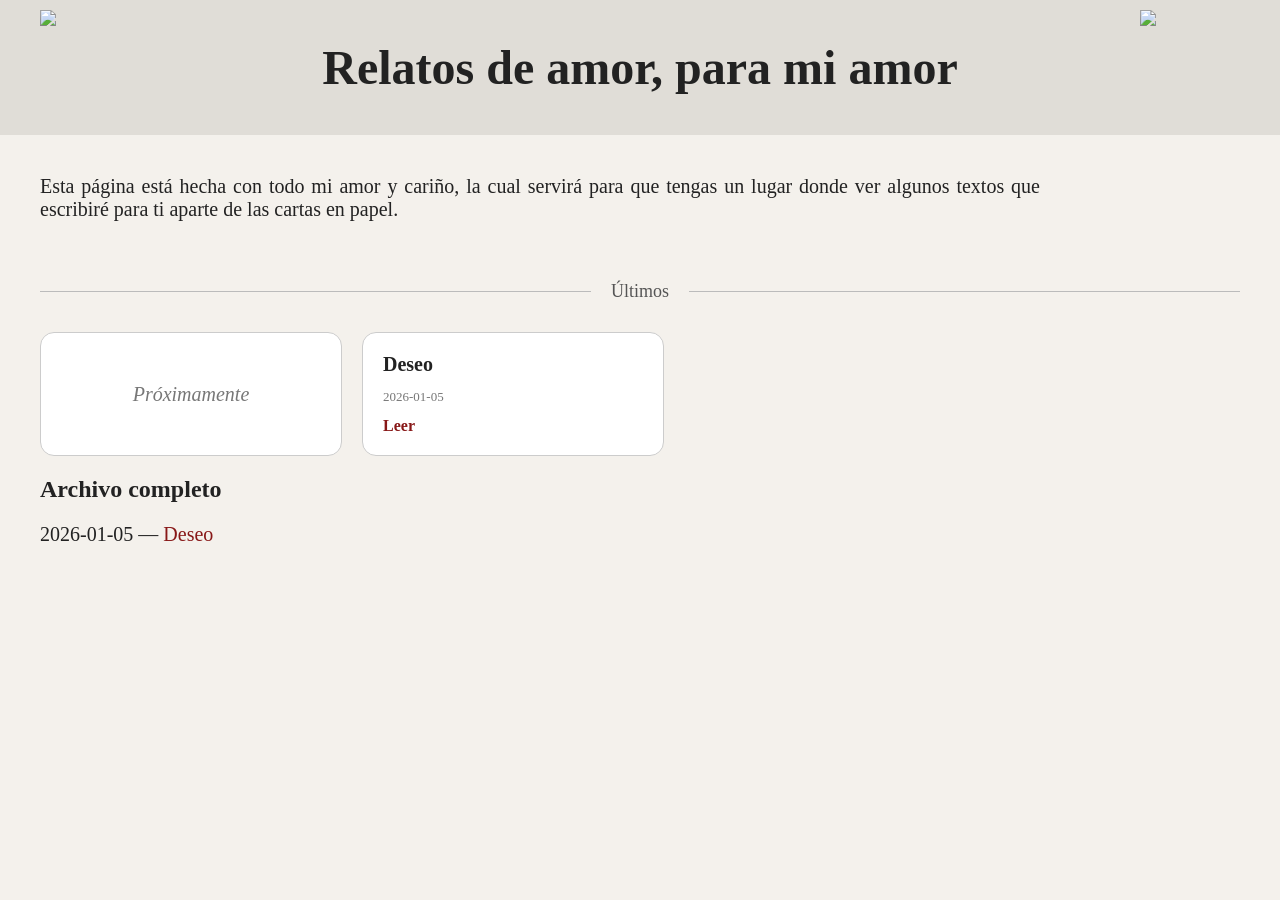
==== index.html @ 07dadaaf "Add files via upload" ====
<!DOCTYPE html>
<html lang="es">
<head>
  <meta charset="UTF-8">
  <title>Relatos de amor, para mi amor</title>
  <link rel="stylesheet" href="style.css">
</head>
<body>
  <header class="banner">
  <img src="imagenes/icono-izq.png" class="icono izquierda">
  <h1>Relatos de amor, para mi amor</h1>
  <img src="imagenes/icono-der.png" class="icono derecha">
  </header>
  <p class="intro">Esta página está hecha con todo mi amor y cariño, la cual servirá para que tengas un lugar donde ver algunos textos que escribiré para ti aparte de las cartas en papel.</p>
  <section id="destacado"></section>
  <div class="seccion">
  <span>Últimos</span>
  </div>
  <section id="ultimos"></section>

  <h2>Archivo completo</h2>
  <section id="archivo"></section>

  <script src="app.js"></script>

  <script src="app.js"></script>
</body>
</html>
---- style.css ----
body {
  font-family: Georgia, "Times New Roman", serif;
  background-color: #f4f1ec;
  color: #222;
  margin: 0;
  padding: 40px;
}

h1 {
  font-size: 42px;
  margin-bottom: 10px;
}

p {
  font-size: 20px;
  max-width: 1000px;
  text-align: justify;
}
.destacado img {
  width: 100%;
  max-height: 350px;
  object-fit: cover;
  border-radius: 12px;
  margin-bottom: 20px;
}
.portada {
  width: 100%;
  max-height: 350px;
  overflow: hidden;
  border-radius: 14px;
  margin-bottom: 20px;
}

.portada img {
  width: 100%;
  height: 100%;
  object-fit: cover;
}
.portada-principal {
  width: 100%;
  max-height: 360px;
  object-fit: cover;
  border-radius: 14px;
  margin-bottom: 20px;
}
.banner {
  background-color: #e0ddd7;
  padding: 40px 20px;
  margin: -40px -40px 40px -40px;
  text-align: center;
}

.banner h1 {
  margin: 0;
  font-size: 48px;
}
.banner {
  position: relative;
}

.icono {
  position: absolute;
  top: 10px;
  width: 100px;
}

.izquierda {
  left: 40px;
}

.derecha {
  right: 40px;
}
.seccion {
  display: flex;
  align-items: center;
  gap: 20px;
  margin: 60px 0 30px;
  color: #555;
  font-size: 18px;
}

.seccion::before,
.seccion::after {
  content: "";
  flex: 1;
  height: 1px;
  background: #bbb;
}
#ultimos {
  display: flex;
  gap: 20px;
  flex-wrap: wrap;
}
.tarjeta {
  width: 260px;
  padding: 20px;
  border: 1px solid #ccc;
  border-radius: 14px;
  background: white;
}

.tarjeta h3 {
  margin: 0 0 8px;
  font-size: 20px;
}

.tarjeta .fecha {
  font-size: 13px;
  color: #777;
  margin-bottom: 12px;
}

.tarjeta a {
  text-decoration: none;
  color: #222;
  font-weight: bold;
}

.proximamente {
  display: flex;
  align-items: center;
  justify-content: center;
  font-style: italic;
  color: #777;
}

a {
  color: #881818;
  text-decoration: none;
}

a:hover {
  text-decoration: underline;
}
.tarjeta a {
  color: #881818;
  font-weight: 600;
}
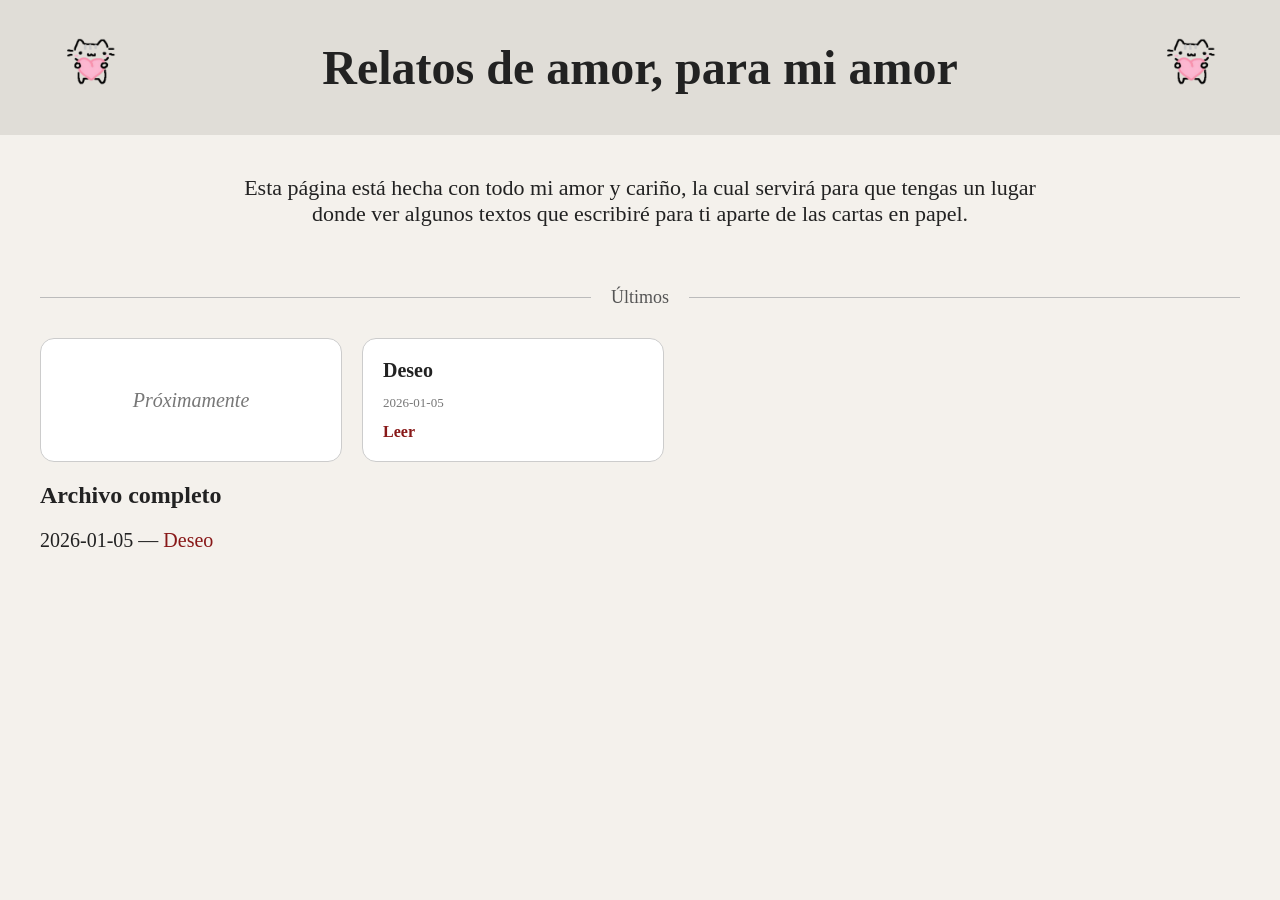
==== commit a24d48c7: "Add files via upload" ====
--- a/index.html
+++ b/index.html
@@ -1,4 +1,4 @@
-<!DOCTYPE html>
+  <!DOCTYPE html>
 <html lang="es">
 <head>
   <meta charset="UTF-8">
--- a/style.css
+++ b/style.css
@@ -98,8 +98,12 @@
   border: 1px solid #ccc;
   border-radius: 14px;
   background: white;
+  transition: transform 0.2s ease, box-shadow 0.2s ease;
 }
-
+.tarjeta:hover {
+  transform: scale(1.04);
+  box-shadow: 0 8px 20px rgba(0,0,0,0.12);
+}
 .tarjeta h3 {
   margin: 0 0 8px;
   font-size: 20px;
@@ -137,3 +141,10 @@
   color: #881818;
   font-weight: 600;
 }
+.intro {
+  text-align: center;
+  max-width: 800px;
+  margin: 20px auto 50px auto;
+  font-size: 22px;
+}
+
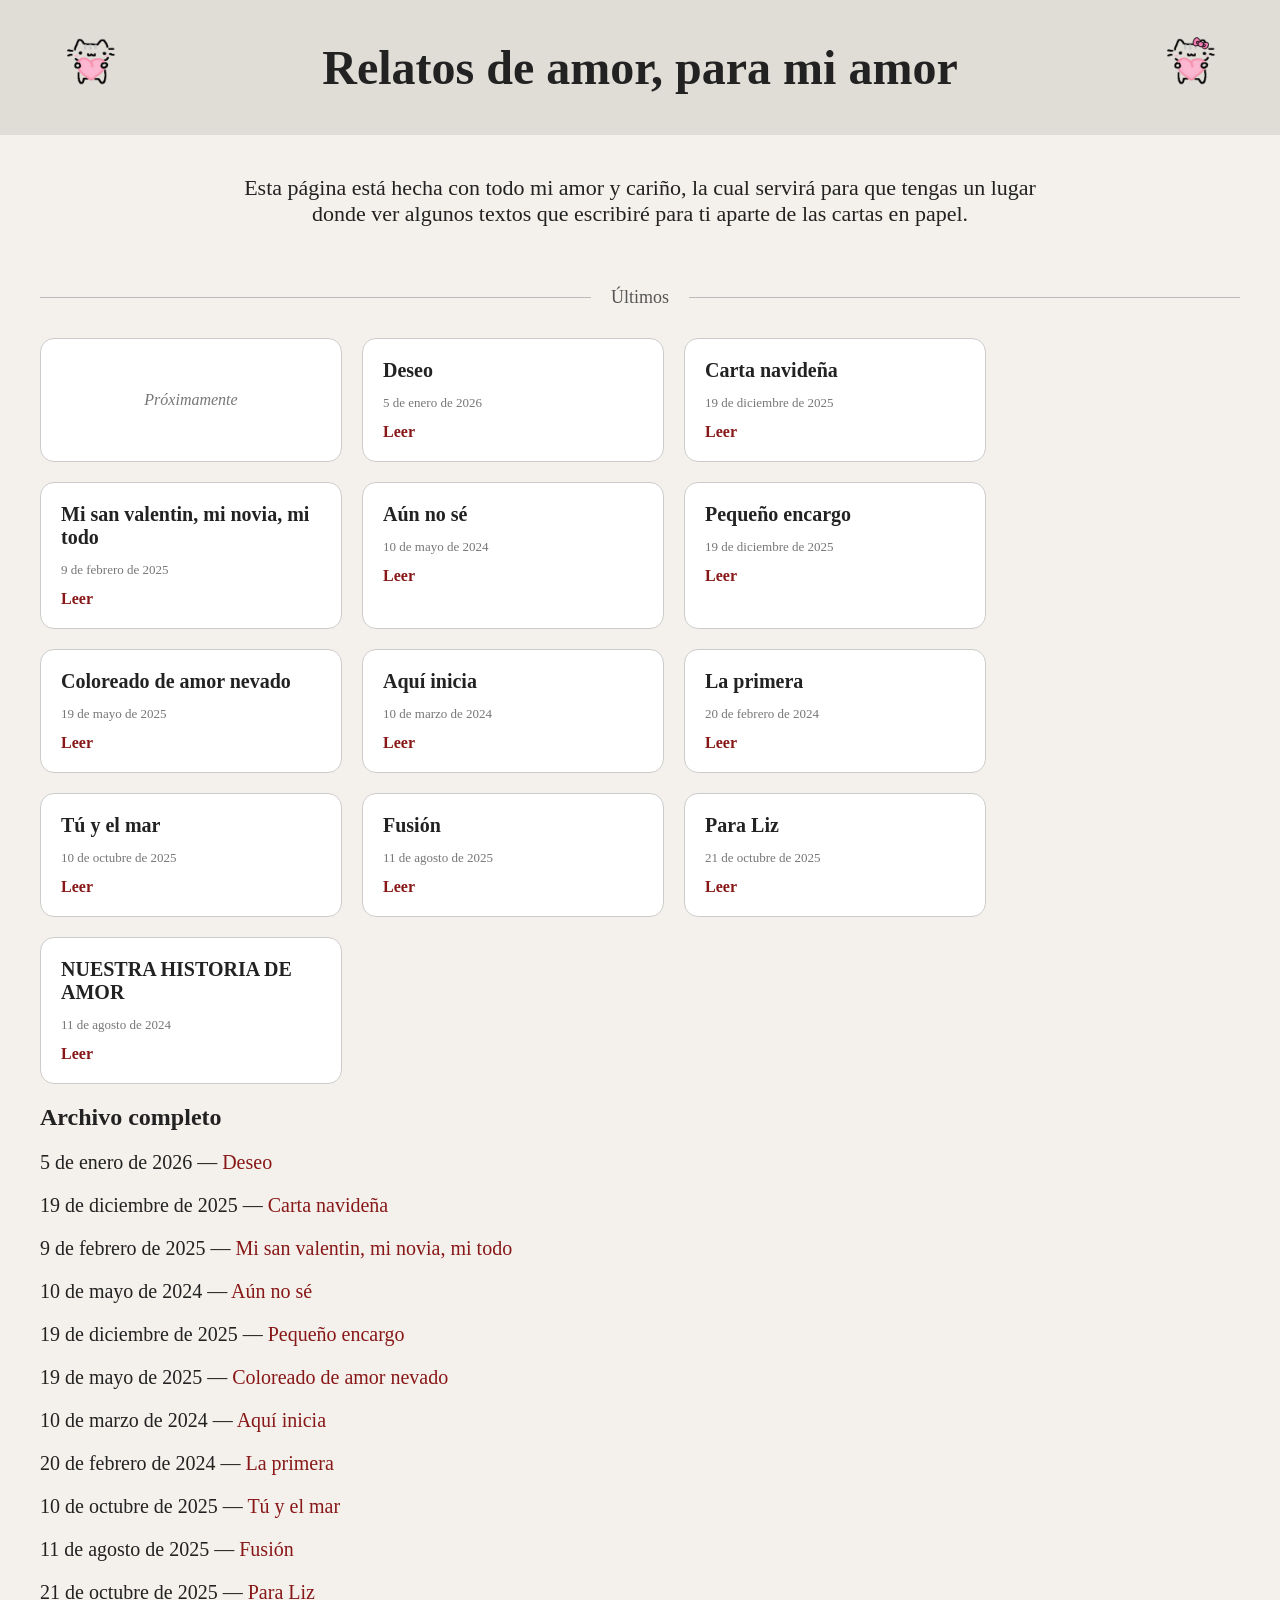
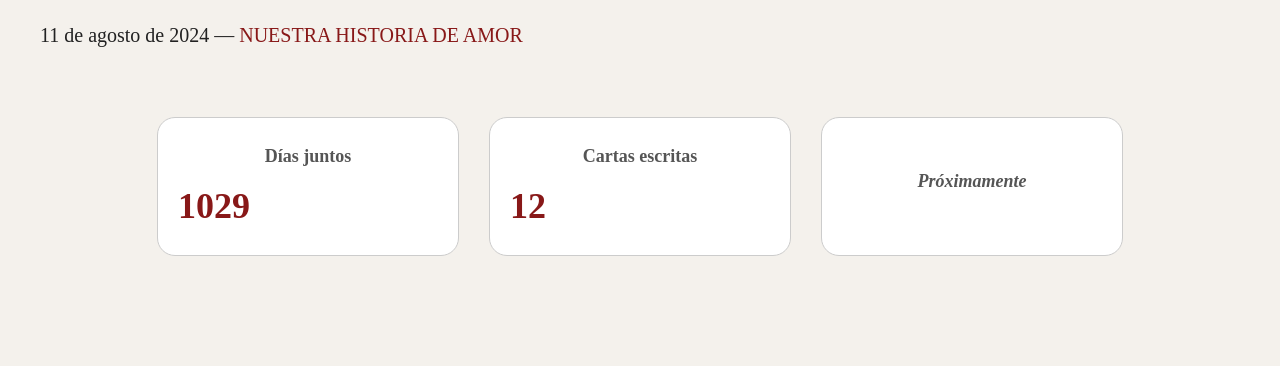
==== commit 12d249a3: "Add files via upload" ====
--- a/index.html
+++ b/index.html
@@ -5,6 +5,7 @@
   <title>Relatos de amor, para mi amor</title>
   <link rel="stylesheet" href="style.css">
 </head>
+<div class="corazones" id="corazones"></div>
 <body>
   <header class="banner">
   <img src="imagenes/icono-izq.png" class="icono izquierda">
@@ -17,6 +18,9 @@
   <span>Últimos</span>
   </div>
   <section id="ultimos"></section>
+  
+
+
 
   <h2>Archivo completo</h2>
   <section id="archivo"></section>
@@ -24,6 +28,21 @@
   <script src="app.js"></script>
 
   <script src="app.js"></script>
+
+    <div class="stats">
+  <div class="stat-card" id="dias-juntos">
+    <h3>Días juntos</h3>
+    <p>0</p>
+  </div>
+  <div class="stat-card" id="cartas-escritas">
+    <h3>Cartas escritas</h3>
+    <p>0</p>
+  </div>
+  <div class="stat-card proximamente">
+    <h3>Próximamente</h3>
+  </div>
+</div>
+
 </body>
 </html>
 
--- a/style.css
+++ b/style.css
@@ -147,4 +147,73 @@
   margin: 20px auto 50px auto;
   font-size: 22px;
 }
-
+.stats {
+  display: flex;
+  gap: 30px;
+  margin: 70px 0;
+  justify-content: center;
+  flex-wrap: wrap;
+}
+
+.stat-card {
+  width: 260px;
+  padding: 28px 20px;
+  border-radius: 18px;
+  background: white;
+  border: 1px solid #ccc;
+  text-align: center;
+  display: flex;
+  flex-direction: column;
+  gap: 8px;
+  transition: transform 0.2s ease, box-shadow 0.2s ease;
+}
+
+.stat-card:hover {
+  transform: scale(1.04);
+  box-shadow: 0 8px 20px rgba(0,0,0,0.08);
+}
+
+.stat-card h3 {
+  margin: 0 0 10px;
+  font-size: 18px;
+  color: #555;
+}
+
+.stat-card p {
+  margin: 0;
+  font-size: 36px;
+  font-weight: bold;
+  color: #881818;
+}
+
+.stat-card.proximamente {
+  display: flex;
+  align-items: center;
+  justify-content: center;
+  font-style: italic;
+  color: #777;
+}
+.corazones {
+  position: fixed;
+  inset: 0;
+  pointer-events: none;
+  overflow: hidden;
+  z-index: 0;
+}
+
+.corazon {
+  position: absolute;
+  font-size: 18px;
+  opacity: 0.08;
+  animation: flotar 14s linear infinite;
+}
+
+@keyframes flotar {
+  from {
+    transform: translateY(110vh) scale(1);
+  }
+  to {
+    transform: translateY(-10vh) scale(1.4);
+  }
+}
+
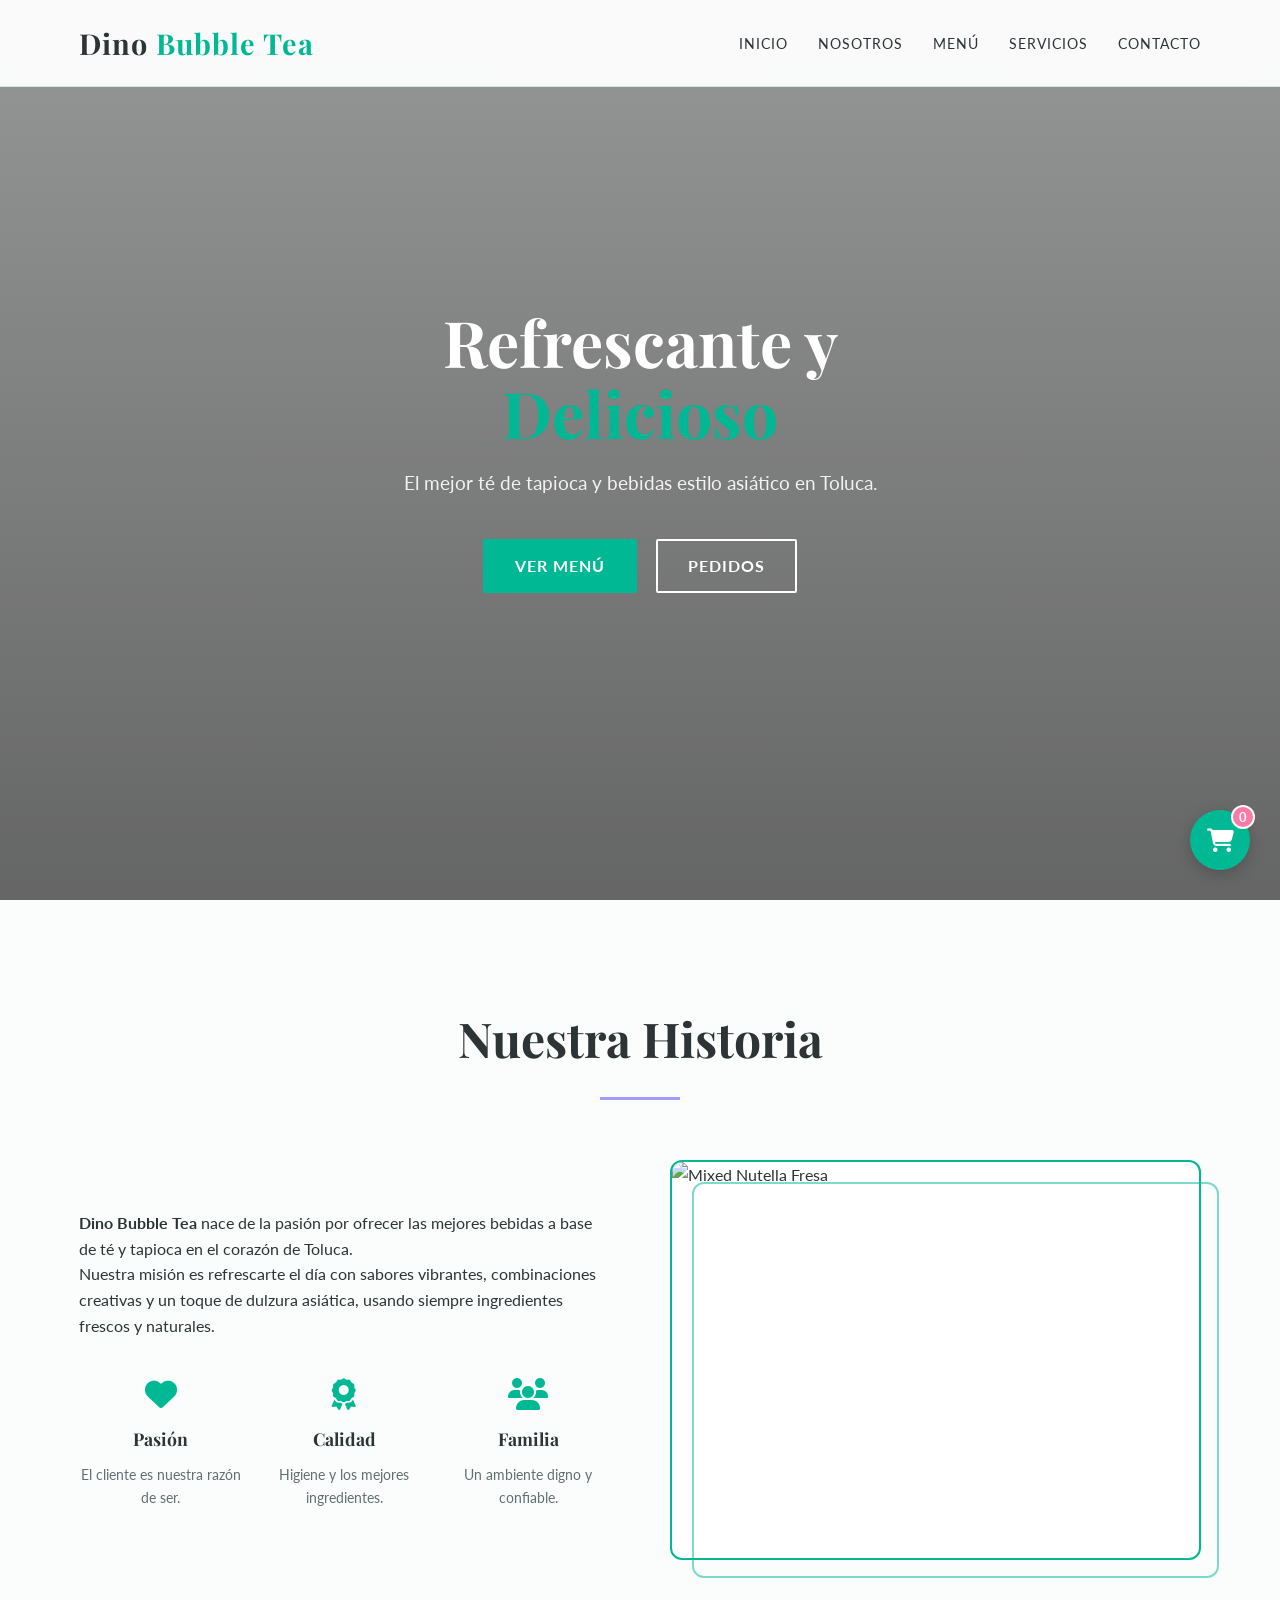
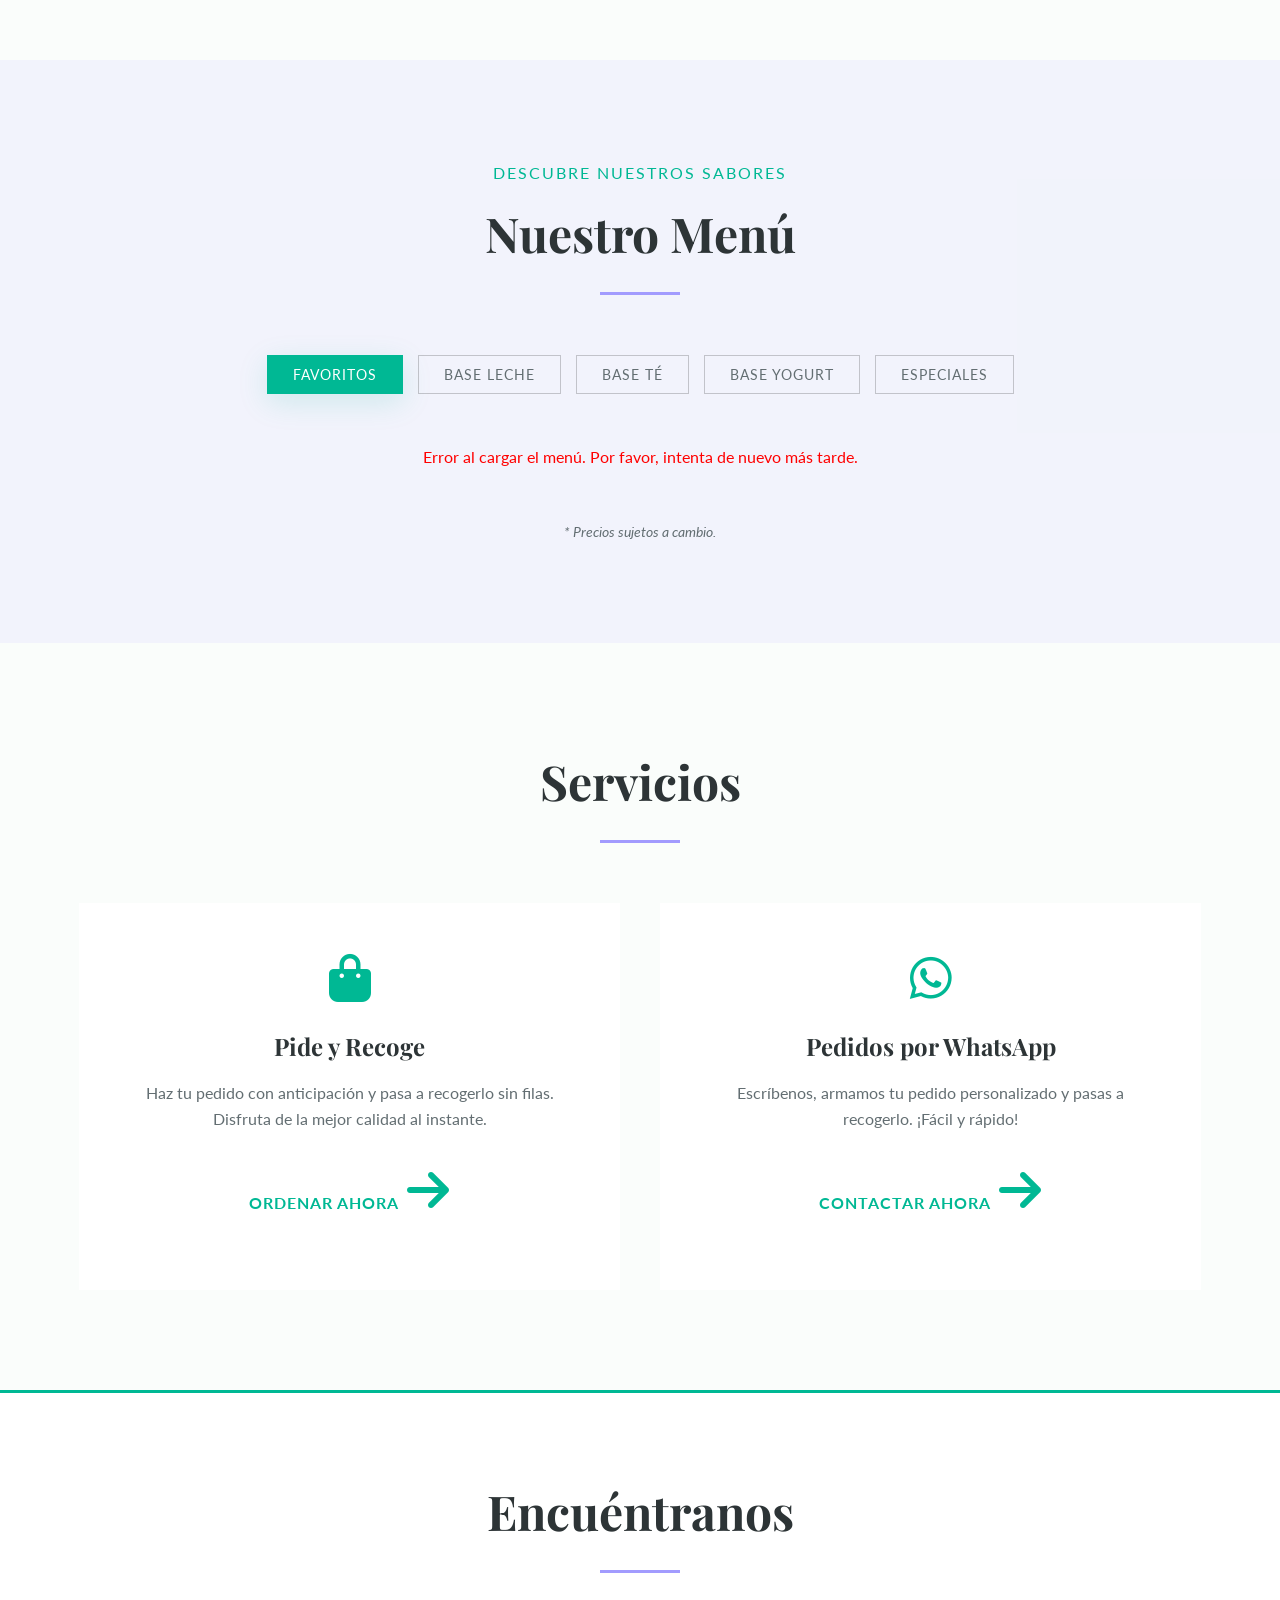
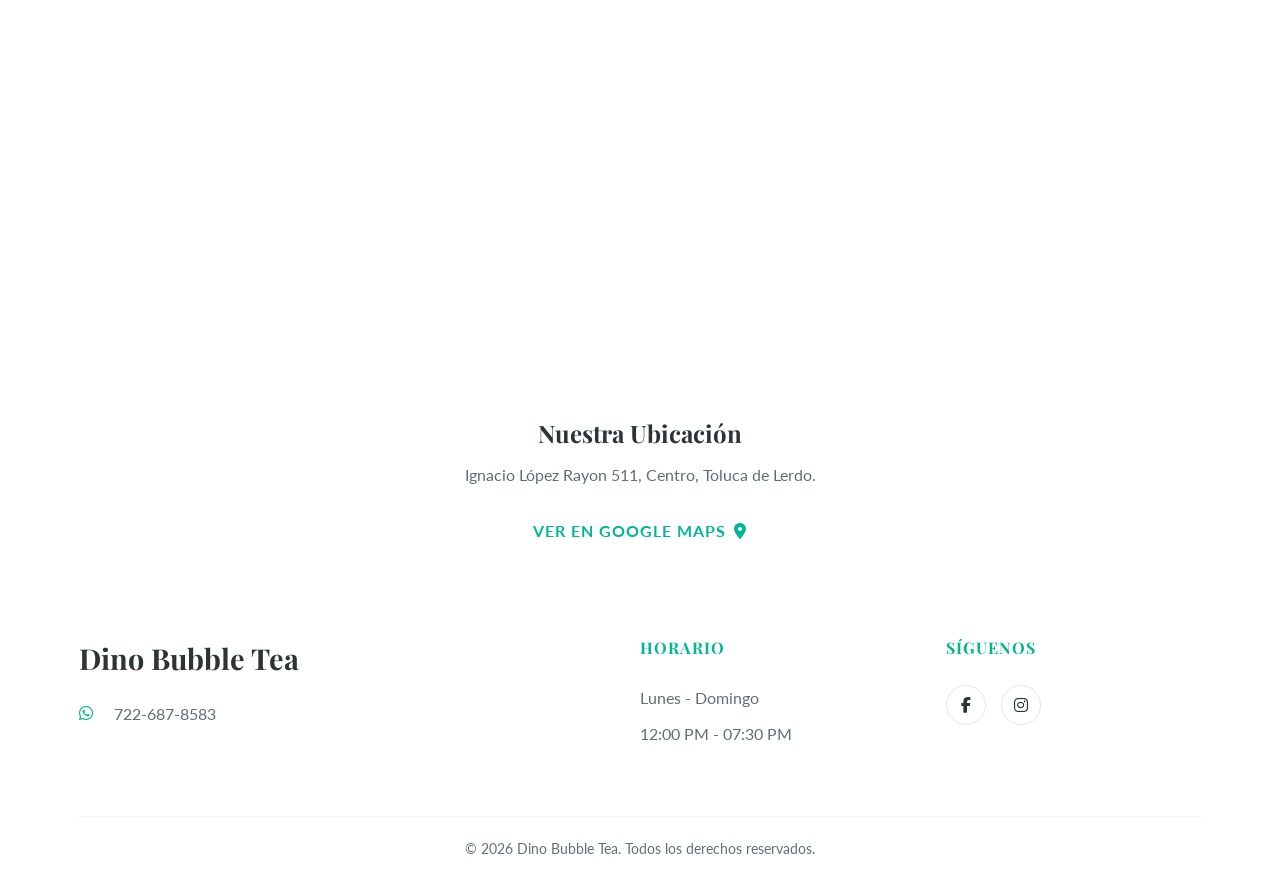
==== commit f48c944a: "Add files via upload" ====
--- a/index.html
+++ b/index.html
@@ -1,49 +1,242 @@
-  <!DOCTYPE html>
+<!DOCTYPE html>
 <html lang="es">
+
 <head>
-  <meta charset="UTF-8">
-  <title>Relatos de amor, para mi amor</title>
-  <link rel="stylesheet" href="style.css">
+    <meta charset="UTF-8">
+    <meta name="viewport" content="width=device-width, initial-scale=1.0">
+    <title>Dino Bubble Tea </title>
+    <meta name="description"
+        content="Dino Bubble Tea (Centro) - El mejor boba y té de tapioca en Toluca. Refrescante, dulce y delicioso.">
+
+    <!-- Google Fonts -->
+    <link rel="preconnect" href="https://fonts.googleapis.com">
+    <link rel="preconnect" href="https://fonts.gstatic.com" crossorigin>
+    <link
+        href="https://fonts.googleapis.com/css2?family=Playfair+Display:ital,wght@0,400;0,700;1,400&family=Lato:wght@300;400;700&display=swap"
+        rel="stylesheet">
+
+    <!-- Styles -->
+    <link rel="stylesheet" href="styles.css">
+
+    <!-- Icons -->
+    <link rel="stylesheet" href="https://cdnjs.cloudflare.com/ajax/libs/font-awesome/6.4.0/css/all.min.css">
 </head>
-<div class="corazones" id="corazones"></div>
+
 <body>
-  <header class="banner">
-  <img src="imagenes/icono-izq.png" class="icono izquierda">
-  <h1>Relatos de amor, para mi amor</h1>
-  <img src="imagenes/icono-der.png" class="icono derecha">
-  </header>
-  <p class="intro">Esta página está hecha con todo mi amor y cariño, la cual servirá para que tengas un lugar donde ver algunos textos que escribiré para ti aparte de las cartas en papel.</p>
-  <section id="destacado"></section>
-  <div class="seccion">
-  <span>Últimos</span>
-  </div>
-  <section id="ultimos"></section>
-  
-
-
-
-  <h2>Archivo completo</h2>
-  <section id="archivo"></section>
-
-  <script src="app.js"></script>
-
-  <script src="app.js"></script>
-
-    <div class="stats">
-  <div class="stat-card" id="dias-juntos">
-    <h3>Días juntos</h3>
-    <p>0</p>
-  </div>
-  <div class="stat-card" id="cartas-escritas">
-    <h3>Cartas escritas</h3>
-    <p>0</p>
-  </div>
-  <div class="stat-card proximamente">
-    <h3>Próximamente</h3>
-  </div>
-</div>
-
+
+    <!-- Navigation -->
+    <nav class="navbar" id="navbar">
+        <div class="container nav-container">
+            <a href="#" class="logo">Dino <span class="highlight">Bubble Tea</span></a>
+            <button class="nav-toggle" aria-label="Abrir menú">
+                <i class="fas fa-bars"></i>
+            </button>
+            <ul class="nav-links">
+                <li><a href="#hero">Inicio</a></li>
+                <li><a href="#about">Nosotros</a></li>
+                <li><a href="#menu">Menú</a></li>
+                <li><a href="#services">Servicios</a></li>
+                <li><a href="#contact">Contacto</a></li>
+            </ul>
+        </div>
+    </nav>
+
+    <!-- Hero Section -->
+    <header id="hero" class="hero">
+        <div class="hero-overlay"></div>
+        <div class="hero-content fade-in-up">
+            <h1 class="hero-title">Refrescante y <br> <span class="text-gold">Delicioso</span></h1>
+            <p class="hero-text">El mejor té de tapioca y bebidas estilo asiático en Toluca.</p>
+            <div class="hero-buttons">
+                <a href="#menu" class="btn btn-primary">Ver Menú</a>
+                <a href="#contact" class="btn btn-outline">Pedidos</a>
+            </div>
+        </div>
+    </header>
+
+    <!-- About Section -->
+    <section id="about" class="section about-section">
+        <div class="container">
+            <div class="section-header fade-in">
+                <h2 class="section-title">Nuestra Historia</h2>
+                <div class="separator"></div>
+            </div>
+            <div class="about-grid">
+                <div class="about-text fade-in-left">
+                    <p><strong>Dino Bubble Tea</strong> nace de la pasión por ofrecer las mejores bebidas a base de té y tapioca en el corazón de Toluca.</p>
+                    <p>Nuestra misión es refrescarte el día con sabores vibrantes, combinaciones creativas y un toque de dulzura asiática, usando siempre ingredientes frescos y naturales.
+                    </p>
+
+                    <div class="values-grid">
+                        <div class="value-item">
+                            <i class="fas fa-heart"></i>
+                            <h3>Pasión</h3>
+                            <p>El cliente es nuestra razón de ser.</p>
+                        </div>
+                        <div class="value-item">
+                            <i class="fas fa-award"></i>
+                            <h3>Calidad</h3>
+                            <p>Higiene y los mejores ingredientes.</p>
+                        </div>
+                        <div class="value-item">
+                            <i class="fas fa-users"></i>
+                            <h3>Familia</h3>
+                            <p>Un ambiente digno y confiable.</p>
+                        </div>
+                    </div>
+                </div>
+                <div class="about-image-container fade-in-right">
+                    <img src="https://tb-static.uber.com/prod/image-proc/processed_images/580d154f3b5e5d63789dcc60c7972020/bc9c318a9c96996e2d990faf2b0c65f6.jpeg" alt="Mixed Nutella Fresa"
+                        style="width: 100%; height: 100%; object-fit: cover; z-index: 1;">
+                </div>
+            </div>
+        </div>
+    </section>
+
+    <!-- Menu Section -->
+    <section id="menu" class="section menu-section">
+        <div class="container">
+            <div class="section-header fade-in">
+                <p class="section-subtitle">Descubre nuestros sabores</p>
+                <h2 class="section-title">Nuestro Menú</h2>
+                <div class="separator"></div>
+            </div>
+
+            <div class="menu-filters fade-in">
+                <button class="filter-btn active" data-filter="favoritos">Favoritos</button>
+                <button class="filter-btn" data-filter="base-leche">Base Leche</button>
+                <button class="filter-btn" data-filter="base-te">Base Té</button>
+                <button class="filter-btn" data-filter="base-yogurt">Base Yogurt</button>
+                <button class="filter-btn" data-filter="bases-especiales">Especiales</button>
+            </div>
+
+            <div class="menu-grid" id="menu-container">
+                <!-- Menu items will be injected via JS -->
+            </div>
+
+            <div class="menu-note fade-in">
+                <p>* Precios sujetos a cambio. </p>
+            </div>
+        </div>
+    </section>
+
+    <!-- Services / Taquizas -->
+    <section id="services" class="section services-section">
+        <div class="container">
+            <div class="section-header fade-in">
+                <h2 class="section-title">Servicios</h2>
+                <div class="separator"></div>
+            </div>
+            <div class="services-content fade-in-up">
+                <div class="service-card">
+                    <i class="fas fa-bag-shopping"></i>
+                    <h3>Pide y Recoge</h3>
+                    <p>Haz tu pedido con anticipación y pasa a recogerlo sin filas. Disfruta de la mejor calidad al instante.</p>
+                    <a href="#menu" class="btn btn-text">Ordenar Ahora <i class="fas fa-arrow-right"></i></a>
+                </div>
+                <div class="service-card">
+                    <i class="fab fa-whatsapp"></i>
+                    <h3>Pedidos por WhatsApp</h3>
+                    <p>Escríbenos, armamos tu pedido personalizado y pasas a recogerlo. ¡Fácil y rápido!</p>
+                    <a href="https://wa.me/7226878583" target="_blank" class="btn btn-text">Contactar Ahora <i class="fas fa-arrow-right"></i></a>
+                </div>
+            </div>
+        </div>
+    </section>
+
+    <!-- Footer / Contact -->
+    <footer id="contact" class="footer">
+        <div class="container">
+            <div class="contact-location" style="margin-bottom: 60px;">
+                <div class="section-header fade-in">
+                    <h2 class="section-title">Encuéntranos</h2>
+                    <div class="separator"></div>
+                </div>
+                <div class="map-card fade-in-up">
+                    <div class="map-container" style="height: 350px;">
+                        <iframe
+                            src="https://www.google.com/maps/embed?pb=!1m18!1m12!1m3!1d3766.1952211904484!2d-99.65588370000001!3d19.284249!2m3!1f0!2f0!3f0!3m2!1i1024!2i768!4f13.1!3m3!1m2!1s0x85cd898e3b2b7355%3A0xe542d99d300adfc2!2sIgnacio%20L.%20Rayon%20Sur%20511%2C%2050000%20Toluca%20de%20Lerdo%2C%20M%C3%A9x.%2C%20Mexico!5e0!3m2!1sen!2sus!4v1708449091934!5m2!1sen!2sus"
+                            width="100%" height="100%" style="border:0;" allowfullscreen="" loading="lazy"
+                            referrerpolicy="no-referrer-when-downgrade"></iframe>
+                    </div>
+                    <div class="map-info">
+                        <h3>Nuestra Ubicación</h3>
+                        <p>Ignacio López Rayon 511, Centro, Toluca de Lerdo.</p>
+                        <a href="https://maps.google.com/?q=Ignacio+López+Rayon+511+Toluca"
+                            target="_blank" class="btn btn-text">Ver en Google Maps <i
+                                class="fas fa-map-marker-alt"></i></a>
+                    </div>
+                </div>
+            </div>
+            <div class="footer-grid">
+                <div class="footer-info">
+                    <h3>Dino Bubble Tea</h3>
+                    <div class="contact-details">
+                        <p><i class="fab fa-whatsapp"></i> <a href="https://wa.me/7226878583" target="_blank">722-687-8583</a></p>
+                    </div>
+                </div>
+                <div class="footer-hours">
+                    <h4>Horario</h4>
+                    <p>Lunes - Domingo</p>
+                    <p>12:00 PM - 07:30 PM</p>
+                </div>
+                <div class="footer-social">
+                    <h4>Síguenos</h4>
+                    <div class="social-icons">
+                        <a href="https://www.facebook.com/profile.php?id=100063848543823" target="_blank"><i class="fab fa-facebook-f"></i></a>
+                        <a href="https://www.instagram.com/dino_bubbletea/" target="_blank"><i class="fab fa-instagram"></i></a>
+                    </div>
+                </div>
+            </div>
+            <div class="footer-bottom">
+                <p>&copy; 2026 Dino Bubble Tea. Todos los derechos reservados.</p>
+            </div>
+        </div>
+    </footer>
+
+    <!-- Floating Cart Button -->
+    <div class="cart-btn" id="cart-btn">
+        <i class="fas fa-shopping-cart"></i>
+        <span class="cart-count">0</span>
+    </div>
+
+    <!-- Cart Modal -->
+    <div class="cart-modal-overlay" id="cart-overlay"></div>
+    <div class="cart-sidebar" id="cart-sidebar">
+        <div class="cart-header">
+            <h3>Tu Pedido</h3>
+            <button class="close-cart" id="close-cart"><i class="fas fa-times"></i></button>
+        </div>
+        <div class="cart-items" id="cart-items">
+            <!-- Items injected by JS -->
+            <div class="empty-cart-msg">Tu carrito está vacío</div>
+        </div>
+        <div class="cart-footer">
+            <div class="cart-total">
+                <span>Total:</span>
+                <span id="cart-total-price">$0.00</span>
+            </div>
+            <button class="btn btn-primary btn-block checkout-btn" id="checkout-btn">
+                <i class="fab fa-whatsapp"></i> Hacer Pedido
+            </button>
+        </div>
+    </div>
+
+    <!-- Toast Notification -->
+    <div class="toast" id="toast">Agregado al carrito</div>
+
+    <!-- Options Modal -->
+    <div class="modal-overlay" id="options-modal">
+        <div class="modal-content">
+            <h3 id="modal-title">Elige una opción</h3>
+            <div class="modal-options" id="modal-options-container">
+                <!-- Options injected by JS -->
+            </div>
+            <button class="btn-cancel" onclick="closeOptionsModal()">Cancelar</button>
+        </div>
+    </div>
+
+    <script src="script.js"></script>
 </body>
-</html>
-
-
+
+</html>
--- a/styles.css
+++ b/styles.css
@@ -0,0 +1,1063 @@
+/* Variables & Reset */
+:root {
+    --bg-color: #fafdfb;
+    /* Soft Off-white/Greenish */
+    --bg-secondary: #ffffff;
+    /* Pure White */
+    --text-main: #2d3436;
+    --text-muted: #636e72;
+    --accent-green: #00b894;
+    /* Vibrant Matcha Green */
+    --accent-green-dark: #009432;
+    /* Deep Green */
+    --accent-purple: #a29bfe;
+    /* Soft Taro Purple */
+    --accent-pink: #fd79a8;
+    /* Strawberry Pink */
+    --white: #ffffff;
+    --black: #000000;
+
+    --font-heading: 'Playfair Display', serif;
+    --font-body: 'Lato', sans-serif;
+
+    --transition: all 0.3s ease;
+    --shadow: 0 8px 30px rgba(0, 184, 148, 0.15);
+    /* Green soft glow */
+}
+
+* {
+    margin: 0;
+    padding: 0;
+    box-sizing: border-box;
+}
+
+html {
+    scroll-behavior: smooth;
+}
+
+body {
+    font-family: var(--font-body);
+    background-color: var(--bg-color);
+    color: var(--text-main);
+    line-height: 1.6;
+    overflow-x: hidden;
+    /* Removed dark pattern background */
+}
+
+h1,
+h2,
+h3,
+h4 {
+    font-family: var(--font-heading);
+    color: var(--text-main);
+    font-weight: 700;
+}
+
+a {
+    text-decoration: none;
+    color: inherit;
+    transition: var(--transition);
+}
+
+ul {
+    list-style: none;
+}
+
+.container {
+    width: 90%;
+    max-width: 1200px;
+    margin: 0 auto;
+    padding: 0 15px;
+}
+
+/* Typography Utils */
+.text-gold {
+    color: var(--accent-green);
+}
+
+.highlight {
+    color: var(--accent-green);
+}
+
+/* Buttons */
+.btn {
+    display: inline-block;
+    padding: 12px 30px;
+    font-family: var(--font-body);
+    font-weight: 700;
+    text-transform: uppercase;
+    letter-spacing: 1px;
+    border-radius: 2px;
+    transition: var(--transition);
+    cursor: pointer;
+}
+
+.btn-primary {
+    background-color: var(--accent-green);
+    color: var(--white);
+    border: 2px solid var(--accent-green);
+}
+
+.btn-primary:hover {
+    background-color: var(--accent-green-dark);
+    border-color: var(--accent-green-dark);
+    transform: translateY(-2px);
+    box-shadow: 0 4px 15px rgba(0, 184, 148, 0.4);
+}
+
+.btn-outline {
+    background-color: transparent;
+    color: var(--white);
+    border: 2px solid var(--white);
+    margin-left: 15px;
+}
+
+.btn-outline:hover {
+    background-color: var(--white);
+    color: var(--accent-green-dark);
+    transform: translateY(-2px);
+    box-shadow: 0 4px 15px rgba(255, 255, 255, 0.4);
+}
+
+.btn-text {
+    color: var(--accent-green);
+    font-weight: 700;
+    padding: 0;
+    margin-top: 10px;
+    display: inline-flex;
+    align-items: center;
+    gap: 8px;
+}
+
+.btn-text:hover {
+    color: var(--white);
+    transform: translateX(5px);
+}
+
+/* Navbar */
+.navbar {
+    position: fixed;
+    top: 0;
+    left: 0;
+    width: 100%;
+    background-color: rgba(255, 255, 255, 0.95);
+    padding: 20px 0;
+    z-index: 1000;
+    border-bottom: 1px solid rgba(0, 184, 148, 0.2);
+    backdrop-filter: blur(10px);
+}
+
+.nav-container {
+    display: flex;
+    justify-content: space-between;
+    align-items: center;
+}
+
+.logo {
+    font-family: var(--font-heading);
+    font-size: 1.8rem;
+    font-weight: 700;
+    color: var(--text-main);
+    letter-spacing: 1px;
+}
+
+.nav-links {
+    display: flex;
+    gap: 30px;
+}
+
+.nav-links li a {
+    font-size: 0.9rem;
+    text-transform: uppercase;
+    letter-spacing: 1px;
+    position: relative;
+    padding-bottom: 5px;
+}
+
+.nav-links li a::after {
+    content: '';
+    position: absolute;
+    bottom: 0;
+    left: 0;
+    width: 0;
+    height: 2px;
+    background-color: var(--accent-green);
+    transition: var(--transition);
+}
+
+.nav-links li a:hover::after {
+    width: 100%;
+}
+
+.nav-toggle {
+    display: none;
+    background: none;
+    border: none;
+    color: var(--text-main);
+    font-size: 1.5rem;
+    cursor: pointer;
+}
+
+/* Hero Section */
+.hero {
+    height: 100vh;
+    display: flex;
+    align-items: center;
+    justify-content: center;
+    text-align: center;
+    position: relative;
+    background: url('https://images.unsplash.com/photo-1595966952737-1e5f8846c245?ixlib=rb-4.0.3&auto=format&fit=crop&w=1920&q=80') center center/cover no-repeat;
+}
+
+.hero-overlay {
+    position: absolute;
+    top: 0;
+    left: 0;
+    width: 100%;
+    height: 100%;
+    background: linear-gradient(to bottom, rgba(0, 0, 0, 0.4), rgba(0, 0, 0, 0.6));
+}
+
+.hero-content {
+    position: relative;
+    z-index: 2;
+    padding: 0 20px;
+}
+
+.hero-subtitle {
+    font-size: 1.2rem;
+    color: var(--accent-green);
+    text-transform: uppercase;
+    letter-spacing: 3px;
+    margin-bottom: 20px;
+}
+
+.hero-title {
+    font-size: 4rem;
+    line-height: 1.1;
+    margin-bottom: 20px;
+    color: var(--white);
+}
+
+.hero-text {
+    font-size: 1.2rem;
+    color: rgba(255, 255, 255, 0.9);
+    margin-bottom: 40px;
+    max-width: 600px;
+    margin-left: auto;
+    margin-right: auto;
+}
+
+/* Sections General */
+.section {
+    padding: 100px 0;
+}
+
+.section-header {
+    text-align: center;
+    margin-bottom: 60px;
+}
+
+.section-subtitle {
+    font-size: 1rem;
+    color: var(--accent-green);
+    text-transform: uppercase;
+    letter-spacing: 2px;
+    margin-bottom: 10px;
+}
+
+.section-title {
+    font-size: 3rem;
+    margin-bottom: 20px;
+}
+
+.separator {
+    width: 80px;
+    height: 3px;
+    background-color: var(--accent-purple);
+    margin: 0 auto;
+}
+
+/* About Section */
+.about-grid {
+    display: grid;
+    grid-template-columns: 1fr 1fr;
+    gap: 60px;
+    align-items: center;
+}
+
+.values-grid {
+    display: grid;
+    grid-template-columns: repeat(3, 1fr);
+    gap: 20px;
+    margin-top: 40px;
+}
+
+.value-item {
+    text-align: center;
+}
+
+.value-item i {
+    font-size: 2rem;
+    color: var(--accent-green);
+    margin-bottom: 15px;
+}
+
+.value-item h3 {
+    font-size: 1.1rem;
+    margin-bottom: 10px;
+}
+
+.value-item p {
+    font-size: 0.9rem;
+    color: var(--text-muted);
+}
+
+.about-image-container {
+    height: 400px;
+    background-color: var(--bg-secondary);
+    border: 2px solid var(--accent-green);
+    display: flex;
+    align-items: center;
+    justify-content: center;
+    position: relative;
+    border-radius: 12px;
+}
+
+.about-image-container img {
+    border-radius: 10px;
+}
+
+.about-image-container::before {
+    content: '';
+    position: absolute;
+    top: 20px;
+    left: 20px;
+    right: -20px;
+    bottom: -20px;
+    border: 2px solid var(--accent-green);
+    z-index: -1;
+    opacity: 0.5;
+    border-radius: 12px;
+}
+
+.image-placeholder i {
+    font-size: 5rem;
+    color: #333;
+}
+
+/* Menu Section */
+.menu-section {
+    background-color: rgba(162, 155, 254, 0.1);
+    /* Very light purple tint */
+}
+
+.menu-filters {
+    display: flex;
+    justify-content: center;
+    gap: 15px;
+    flex-wrap: wrap;
+    margin-bottom: 50px;
+}
+
+.filter-btn {
+    background: none;
+    border: 1px solid rgba(0, 0, 0, 0.2);
+    color: var(--text-muted);
+    padding: 10px 25px;
+    font-family: var(--font-body);
+    font-size: 0.9rem;
+    text-transform: uppercase;
+    letter-spacing: 1px;
+    cursor: pointer;
+    transition: var(--transition);
+}
+
+.filter-btn:hover,
+.filter-btn.active {
+    background-color: var(--accent-green);
+    color: var(--white);
+    border-color: var(--accent-green);
+    box-shadow: var(--shadow);
+}
+
+.menu-grid {
+    display: grid;
+    grid-template-columns: repeat(auto-fill, minmax(300px, 1fr));
+    gap: 30px;
+}
+
+.menu-item {
+    background-color: var(--bg-secondary);
+    padding: 30px;
+    border: 1px solid rgba(0, 0, 0, 0.05);
+    border-radius: 12px;
+    transition: var(--transition);
+    position: relative;
+    overflow: hidden;
+}
+
+.menu-item:hover {
+    transform: translateY(-5px);
+    border-color: var(--accent-green);
+    box-shadow: var(--shadow);
+}
+
+.menu-item-image {
+    width: calc(100% + 60px);
+    margin: -30px -30px 20px -30px;
+    height: 200px;
+    object-fit: cover;
+    display: block;
+    border-bottom: 1px solid rgba(0, 0, 0, 0.05);
+}
+
+.menu-item-header {
+    display: flex;
+    justify-content: space-between;
+    align-items: baseline;
+    margin-bottom: 15px;
+    border-bottom: 1px dashed rgba(0, 0, 0, 0.1);
+    padding-bottom: 15px;
+}
+
+.menu-title {
+    font-size: 1.2rem;
+    color: var(--text-main);
+    font-family: var(--font-heading);
+}
+
+.menu-price {
+    font-size: 1.1rem;
+    color: var(--accent-purple);
+    font-weight: 700;
+}
+
+.menu-desc {
+    font-size: 0.95rem;
+    color: var(--text-muted);
+}
+
+.menu-note {
+    text-align: center;
+    margin-top: 50px;
+    font-size: 0.9rem;
+    color: var(--text-muted);
+    font-style: italic;
+}
+
+/* Services Section */
+.services-content {
+    display: grid;
+    grid-template-columns: repeat(2, 1fr);
+    gap: 40px;
+}
+
+.service-card {
+    background-color: var(--bg-secondary);
+    padding: 50px;
+    text-align: center;
+    border: 1px solid rgba(255, 255, 255, 0.05);
+    transition: var(--transition);
+}
+
+.service-card:hover {
+    border-color: var(--accent-green);
+    transform: translateY(-5px);
+    box-shadow: var(--shadow);
+}
+
+.service-card i {
+    font-size: 3rem;
+    color: var(--accent-green);
+    margin-bottom: 25px;
+}
+
+.service-card h3 {
+    font-size: 1.5rem;
+    margin-bottom: 15px;
+}
+
+.service-card p {
+    color: var(--text-muted);
+    margin-bottom: 25px;
+}
+
+/* Map Card */
+.map-card {
+    background-color: var(--bg-secondary);
+    border: 1px solid rgba(255, 255, 255, 0.05);
+    display: flex;
+    flex-direction: column;
+    overflow: hidden;
+    transition: var(--transition);
+}
+
+.map-card:hover {
+    border-color: var(--accent-green);
+    transform: translateY(-5px);
+    box-shadow: var(--shadow);
+}
+
+.map-container {
+    height: 250px;
+    width: 100%;
+}
+
+.map-info {
+    padding: 30px;
+    text-align: center;
+}
+
+.map-info h3 {
+    font-size: 1.5rem;
+    margin-bottom: 10px;
+}
+
+.map-info p {
+    color: var(--text-muted);
+    margin-bottom: 20px;
+}
+
+/* Footer */
+.footer {
+    background-color: var(--bg-secondary);
+    padding: 80px 0 20px;
+    border-top: 3px solid var(--accent-green);
+}
+
+.footer-grid {
+    display: grid;
+    grid-template-columns: 2fr 1fr 1fr;
+    gap: 50px;
+    margin-bottom: 60px;
+}
+
+.footer-info h3 {
+    font-size: 1.8rem;
+    margin-bottom: 20px;
+    color: var(--text-main);
+}
+
+.footer-info p {
+    color: var(--text-muted);
+    margin-bottom: 20px;
+}
+
+.contact-details p {
+    display: flex;
+    align-items: center;
+    gap: 15px;
+    margin-bottom: 10px;
+}
+
+.contact-details i {
+    color: var(--accent-green);
+    width: 20px;
+}
+
+.footer-hours h4,
+.footer-social h4 {
+    color: var(--accent-green);
+    text-transform: uppercase;
+    letter-spacing: 1px;
+    margin-bottom: 25px;
+}
+
+.footer-hours p {
+    color: var(--text-muted);
+    margin-bottom: 10px;
+}
+
+.social-icons {
+    display: flex;
+    gap: 15px;
+}
+
+.social-icons a {
+    width: 40px;
+    height: 40px;
+    border: 1px solid rgba(0, 0, 0, 0.1);
+    color: var(--text-main);
+    display: flex;
+    align-items: center;
+    justify-content: center;
+    border-radius: 50%;
+    transition: var(--transition);
+}
+
+.social-icons a:hover {
+    border-color: var(--accent-green);
+    color: var(--accent-green);
+    background-color: rgba(0, 184, 148, 0.1);
+}
+
+.footer-bottom {
+    text-align: center;
+    padding-top: 20px;
+    border-top: 1px solid rgba(0, 0, 0, 0.05);
+    font-size: 0.9rem;
+    color: var(--text-muted);
+}
+
+/* Animations */
+.fade-in {
+    opacity: 0;
+    transform: translateY(20px);
+    transition: opacity 0.6s ease, transform 0.6s ease;
+}
+
+.fade-in-up {
+    opacity: 0;
+    transform: translateY(40px);
+    transition: opacity 0.8s ease, transform 0.8s ease;
+}
+
+.fade-in-left {
+    opacity: 0;
+    transform: translateX(-40px);
+    transition: opacity 0.8s ease, transform 0.8s ease;
+}
+
+.fade-in-right {
+    opacity: 0;
+    transform: translateX(40px);
+    transition: opacity 0.8s ease, transform 0.8s ease;
+}
+
+.visible {
+    opacity: 1;
+    transform: translateY(0);
+    transform: translateX(0);
+}
+
+/* Responsive */
+@media (max-width: 768px) {
+    .section {
+        padding: 60px 0;
+    }
+
+    .nav-toggle {
+        display: block;
+    }
+
+    .nav-links {
+        position: fixed;
+        top: 0;
+        left: 0;
+        width: 100%;
+        height: 100vh;
+        background-color: var(--bg-color);
+        flex-direction: column;
+        align-items: center;
+        justify-content: center;
+        gap: 30px;
+        padding-top: 0;
+        transform: translateY(-100%);
+        transition: transform 0.4s ease;
+        z-index: -1;
+    }
+
+    .nav-links.active {
+        transform: translateY(0);
+    }
+
+    .hero-title {
+        font-size: 2.5rem;
+    }
+
+    .hero-text {
+        font-size: 1rem;
+        padding: 0 10px;
+    }
+
+    .section-title {
+        font-size: 2rem;
+    }
+
+    .about-grid,
+    .services-content,
+    .footer-grid,
+    .values-grid {
+        grid-template-columns: 1fr;
+        gap: 30px;
+    }
+
+    .menu-grid {
+        grid-template-columns: 1fr;
+    }
+
+    .menu-item {
+        padding: 20px;
+    }
+
+    .service-card {
+        padding: 30px 20px;
+    }
+
+    .about-image-container {
+        height: 300px;
+        order: -1;
+    }
+
+    .hero-buttons {
+        display: flex;
+        flex-direction: column;
+        gap: 15px;
+    }
+
+    .btn-outline {
+        margin-left: 0;
+    }
+}
+
+@media (max-width: 480px) {
+    .cart-item {
+        flex-direction: column;
+        align-items: flex-start;
+        gap: 10px;
+    }
+
+    .cart-item-controls {
+        align-self: flex-start;
+        margin-top: 10px;
+    }
+
+    .hero-title {
+        font-size: 2rem;
+    }
+}
+
+/* Cart Styles */
+.cart-btn {
+    position: fixed;
+    bottom: 30px;
+    right: 30px;
+    width: 60px;
+    height: 60px;
+    background-color: var(--accent-green);
+    color: var(--white);
+    border-radius: 50%;
+    display: flex;
+    justify-content: center;
+    align-items: center;
+    font-size: 1.5rem;
+    cursor: pointer;
+    box-shadow: 0 4px 15px rgba(0, 0, 0, 0.2);
+    z-index: 1001;
+    transition: var(--transition);
+}
+
+.cart-btn:hover {
+    transform: scale(1.1);
+    background-color: var(--accent-green-dark);
+}
+
+.cart-count {
+    position: absolute;
+    top: -5px;
+    right: -5px;
+    background-color: var(--accent-pink);
+    color: var(--white);
+    font-size: 0.8rem;
+    font-weight: bold;
+    width: 24px;
+    height: 24px;
+    border-radius: 50%;
+    display: flex;
+    justify-content: center;
+    align-items: center;
+    border: 2px solid var(--bg-color);
+}
+
+/* Cart Sidebar */
+.cart-sidebar {
+    position: fixed;
+    top: 0;
+    right: -100%;
+    /* Hidden */
+    width: 100%;
+    max-width: 350px;
+    height: 100vh;
+    background-color: var(--bg-secondary);
+    z-index: 2000;
+    /* Above navbar */
+    box-shadow: -5px 0 30px rgba(0, 0, 0, 0.1);
+    transition: right 0.4s ease;
+    display: flex;
+    flex-direction: column;
+    padding: 20px;
+}
+
+.cart-sidebar.active {
+    right: 0;
+}
+
+.cart-overlay {
+    position: fixed;
+    top: 0;
+    left: 0;
+    width: 100%;
+    height: 100%;
+    background-color: rgba(0, 0, 0, 0.8);
+    z-index: 1999;
+    /* Below sidebar, above everything else */
+    opacity: 0;
+    pointer-events: none;
+    transition: opacity 0.4s ease;
+}
+
+.cart-overlay.active {
+    opacity: 1;
+    pointer-events: all;
+}
+
+.cart-header {
+    display: flex;
+    justify-content: space-between;
+    align-items: center;
+    padding-bottom: 20px;
+    border-bottom: 1px solid rgba(0, 0, 0, 0.05);
+}
+
+.cart-header h3 {
+    margin: 0;
+    color: var(--accent-green);
+}
+
+.close-cart {
+    background: none;
+    border: none;
+    color: var(--text-main);
+    font-size: 1.5rem;
+    cursor: pointer;
+    transition: var(--transition);
+}
+
+.close-cart:hover {
+    color: var(--accent-pink);
+}
+
+.cart-items {
+    flex-grow: 1;
+    overflow-y: auto;
+    padding: 20px 0;
+}
+
+.empty-cart-msg {
+    text-align: center;
+    color: var(--text-muted);
+    font-style: italic;
+    margin-top: 50px;
+}
+
+.cart-item {
+    display: flex;
+    justify-content: space-between;
+    align-items: center;
+    margin-bottom: 15px;
+    padding-bottom: 15px;
+    border-bottom: 1px dashed rgba(0, 0, 0, 0.05);
+}
+
+.cart-item-info h4 {
+    font-size: 1rem;
+    margin-bottom: 5px;
+    color: var(--text-main);
+}
+
+.cart-item-info p {
+    color: var(--accent-purple);
+    font-size: 0.9rem;
+    margin: 0;
+}
+
+.cart-item-controls {
+    display: flex;
+    align-items: center;
+    gap: 10px;
+}
+
+.qty-btn {
+    background: rgba(0, 0, 0, 0.05);
+    border: none;
+    color: var(--text-main);
+    width: 25px;
+    height: 25px;
+    border-radius: 50%;
+    cursor: pointer;
+    display: flex;
+    justify-content: center;
+    align-items: center;
+    transition: var(--transition);
+}
+
+.qty-btn:hover {
+    background: var(--accent-green);
+    color: var(--white);
+}
+
+.cart-item-qty {
+    color: var(--text-main);
+    font-weight: bold;
+    min-width: 20px;
+    text-align: center;
+}
+
+.cart-footer {
+    padding-top: 20px;
+    border-top: 1px solid rgba(0, 0, 0, 0.05);
+}
+
+.cart-total {
+    display: flex;
+    justify-content: space-between;
+    font-size: 1.2rem;
+    font-weight: bold;
+    margin-bottom: 20px;
+    color: var(--text-main);
+}
+
+.checkout-btn {
+    width: 100%;
+    display: flex;
+    justify-content: center;
+    align-items: center;
+    gap: 10px;
+    font-size: 1rem;
+    margin-left: 0;
+    /* Reset margin from btn-outline/primary if needed */
+}
+
+/* Toast */
+.toast {
+    position: fixed;
+    bottom: 100px;
+    left: 50%;
+    transform: translateX(-50%) translateY(100px);
+    background-color: var(--accent-green);
+    color: var(--white);
+    padding: 12px 25px;
+    border-radius: 50px;
+    font-weight: bold;
+    z-index: 3000;
+    transition: transform 0.4s cubic-bezier(0.175, 0.885, 0.32, 1.275);
+    box-shadow: 0 5px 15px rgba(0, 0, 0, 0.1);
+    opacity: 0;
+}
+
+.toast.show {
+    transform: translateX(-50%) translateY(0);
+    opacity: 1;
+}
+
+/* Add to Cart Button in Menu */
+.add-to-cart-container {
+    display: flex;
+    justify-content: flex-end;
+    margin-top: 10px;
+}
+
+.add-to-cart-btn {
+    background-color: transparent;
+    border: 1px solid var(--accent-green);
+    color: var(--accent-green);
+    padding: 5px 15px;
+    border-radius: 20px;
+    cursor: pointer;
+    font-size: 0.8rem;
+    font-weight: bold;
+    display: flex;
+    align-items: center;
+    gap: 5px;
+    transition: var(--transition);
+}
+
+.add-to-cart-btn:hover {
+    background-color: var(--accent-green);
+    color: var(--white);
+}
+
+/* Options Modal */
+.modal-overlay {
+    position: fixed;
+    top: 0;
+    left: 0;
+    width: 100%;
+    height: 100%;
+    background-color: rgba(0, 0, 0, 0.8);
+    display: flex;
+    justify-content: center;
+    align-items: center;
+    z-index: 4000;
+    opacity: 0;
+    pointer-events: none;
+    transition: opacity 0.3s ease;
+}
+
+.modal-overlay.active {
+    opacity: 1;
+    pointer-events: all;
+}
+
+.modal-content {
+    background-color: var(--bg-secondary);
+    padding: 30px;
+    border: 1px solid var(--accent-green);
+    border-radius: 12px;
+    text-align: center;
+    width: 90%;
+    max-width: 400px;
+    transform: translateY(20px);
+    transition: transform 0.3s ease;
+    box-shadow: var(--shadow);
+}
+
+.modal-overlay.active .modal-content {
+    transform: translateY(0);
+}
+
+.modal-content h3 {
+    margin-bottom: 20px;
+    color: var(--accent-green);
+}
+
+.modal-options {
+    display: flex;
+    flex-direction: column;
+    gap: 15px;
+    margin-bottom: 20px;
+}
+
+.option-btn {
+    background-color: transparent;
+    border: 1px solid rgba(0, 0, 0, 0.1);
+    color: var(--text-main);
+    padding: 15px;
+    font-size: 1rem;
+    cursor: pointer;
+    transition: var(--transition);
+    text-transform: uppercase;
+    letter-spacing: 1px;
+    border-radius: 8px;
+}
+
+.option-btn:hover {
+    background-color: var(--accent-pink);
+    border-color: var(--accent-pink);
+    color: var(--white);
+    transform: translateX(5px);
+}
+
+.btn-cancel {
+    background: none;
+    border: none;
+    color: var(--text-muted);
+    text-decoration: underline;
+    cursor: pointer;
+    font-size: 0.9rem;
+}
+
+.btn-cancel:hover {
+    color: var(--text-main);
+}
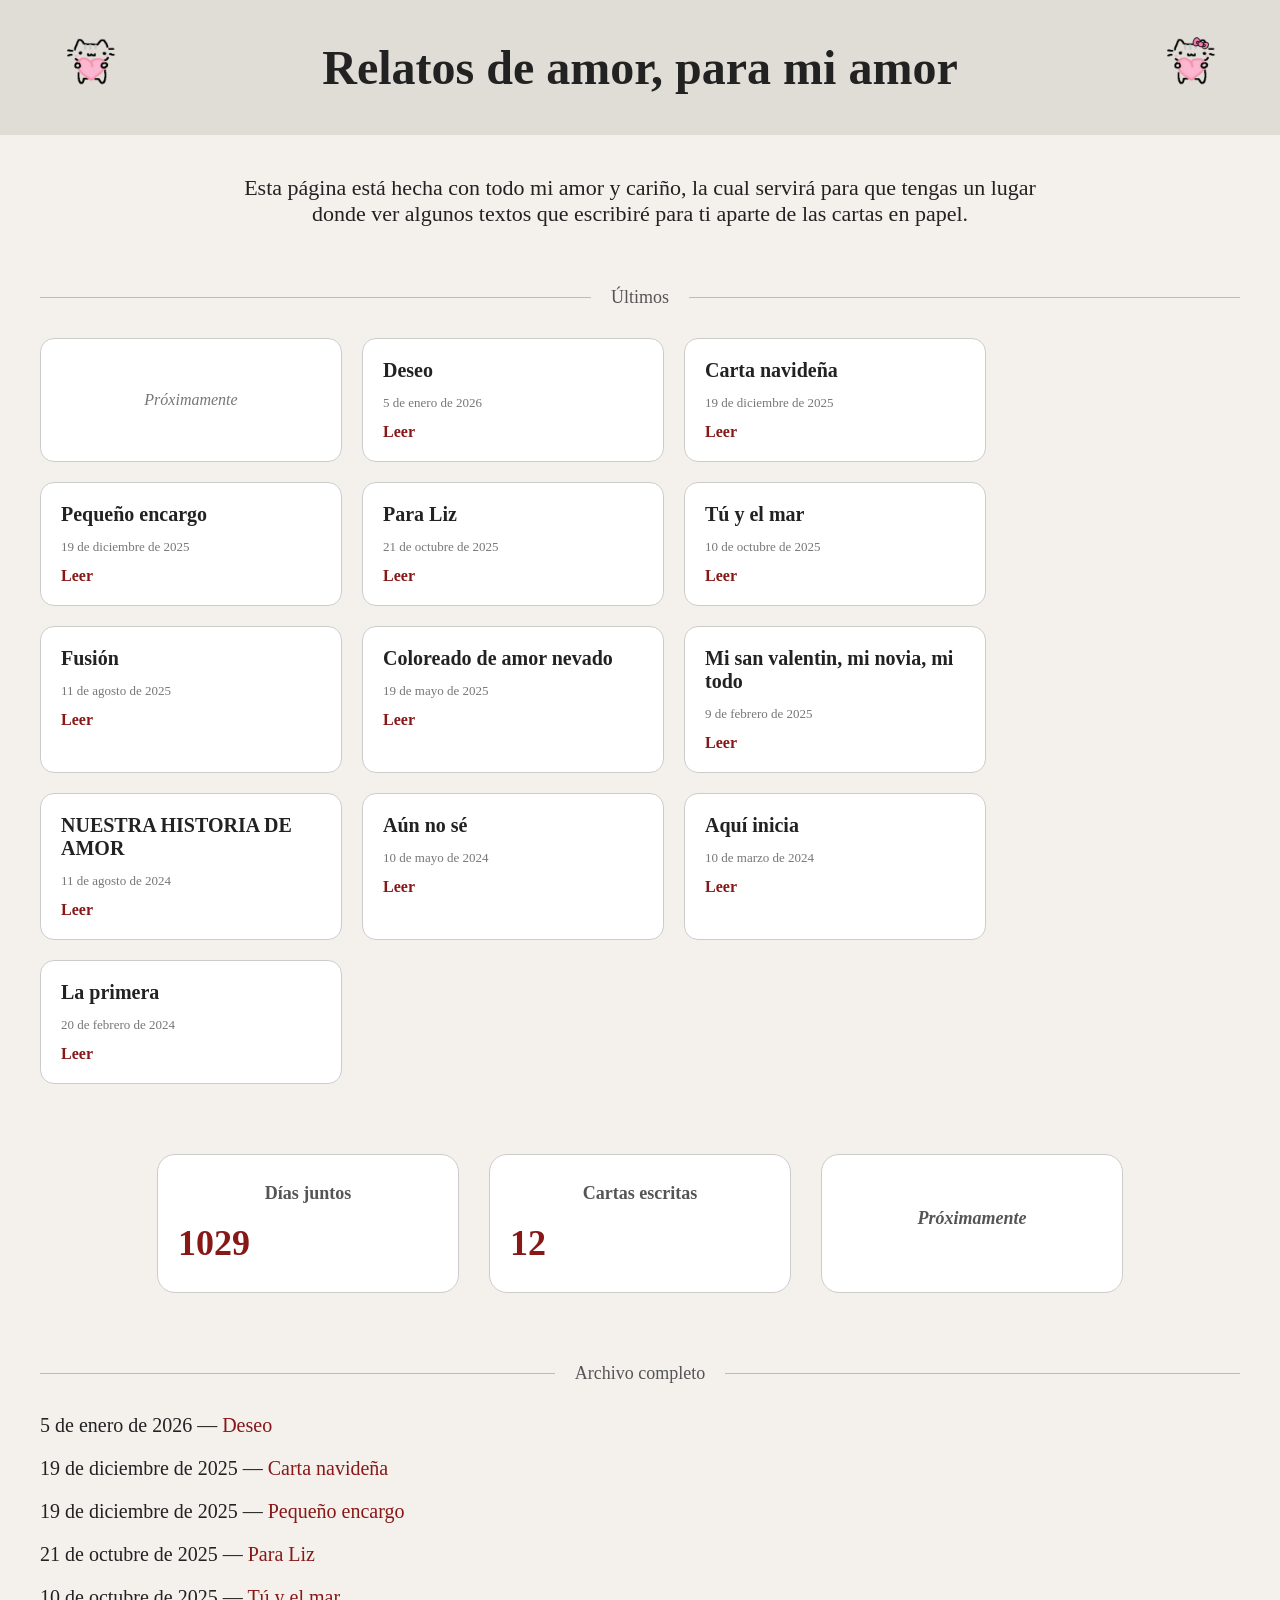
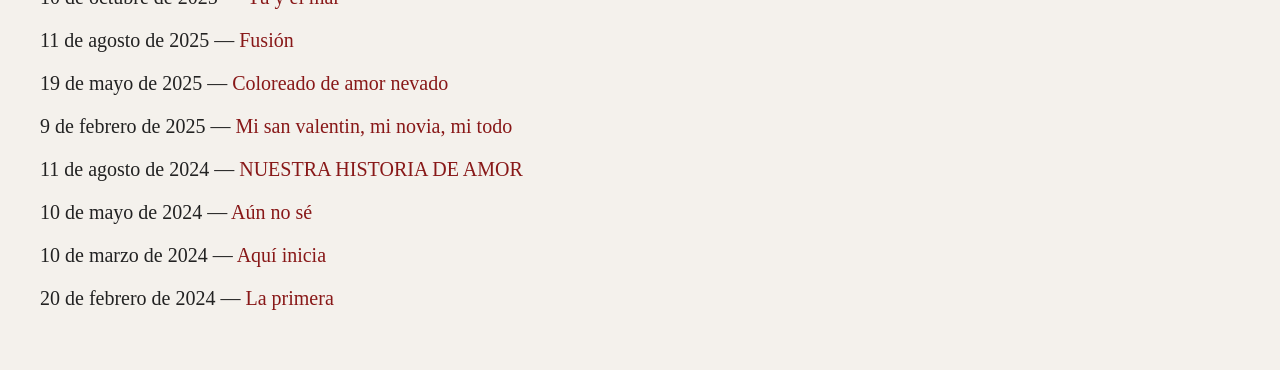
==== commit 25870310: "Add initial HTML structure for love stories page" ====
--- a/index.html
+++ b/index.html
@@ -1,242 +1,58 @@
-<!DOCTYPE html>
-<html lang="es">
-
-<head>
-    <meta charset="UTF-8">
-    <meta name="viewport" content="width=device-width, initial-scale=1.0">
-    <title>Dino Bubble Tea </title>
-    <meta name="description"
-        content="Dino Bubble Tea (Centro) - El mejor boba y té de tapioca en Toluca. Refrescante, dulce y delicioso.">
-
-    <!-- Google Fonts -->
-    <link rel="preconnect" href="https://fonts.googleapis.com">
-    <link rel="preconnect" href="https://fonts.gstatic.com" crossorigin>
-    <link
-        href="https://fonts.googleapis.com/css2?family=Playfair+Display:ital,wght@0,400;0,700;1,400&family=Lato:wght@300;400;700&display=swap"
-        rel="stylesheet">
-
-    <!-- Styles -->
-    <link rel="stylesheet" href="styles.css">
-
-    <!-- Icons -->
-    <link rel="stylesheet" href="https://cdnjs.cloudflare.com/ajax/libs/font-awesome/6.4.0/css/all.min.css">
-</head>
-
-<body>
-
-    <!-- Navigation -->
-    <nav class="navbar" id="navbar">
-        <div class="container nav-container">
-            <a href="#" class="logo">Dino <span class="highlight">Bubble Tea</span></a>
-            <button class="nav-toggle" aria-label="Abrir menú">
-                <i class="fas fa-bars"></i>
-            </button>
-            <ul class="nav-links">
-                <li><a href="#hero">Inicio</a></li>
-                <li><a href="#about">Nosotros</a></li>
-                <li><a href="#menu">Menú</a></li>
-                <li><a href="#services">Servicios</a></li>
-                <li><a href="#contact">Contacto</a></li>
-            </ul>
-        </div>
-    </nav>
-
-    <!-- Hero Section -->
-    <header id="hero" class="hero">
-        <div class="hero-overlay"></div>
-        <div class="hero-content fade-in-up">
-            <h1 class="hero-title">Refrescante y <br> <span class="text-gold">Delicioso</span></h1>
-            <p class="hero-text">El mejor té de tapioca y bebidas estilo asiático en Toluca.</p>
-            <div class="hero-buttons">
-                <a href="#menu" class="btn btn-primary">Ver Menú</a>
-                <a href="#contact" class="btn btn-outline">Pedidos</a>
-            </div>
-        </div>
-    </header>
-
-    <!-- About Section -->
-    <section id="about" class="section about-section">
-        <div class="container">
-            <div class="section-header fade-in">
-                <h2 class="section-title">Nuestra Historia</h2>
-                <div class="separator"></div>
-            </div>
-            <div class="about-grid">
-                <div class="about-text fade-in-left">
-                    <p><strong>Dino Bubble Tea</strong> nace de la pasión por ofrecer las mejores bebidas a base de té y tapioca en el corazón de Toluca.</p>
-                    <p>Nuestra misión es refrescarte el día con sabores vibrantes, combinaciones creativas y un toque de dulzura asiática, usando siempre ingredientes frescos y naturales.
-                    </p>
-
-                    <div class="values-grid">
-                        <div class="value-item">
-                            <i class="fas fa-heart"></i>
-                            <h3>Pasión</h3>
-                            <p>El cliente es nuestra razón de ser.</p>
-                        </div>
-                        <div class="value-item">
-                            <i class="fas fa-award"></i>
-                            <h3>Calidad</h3>
-                            <p>Higiene y los mejores ingredientes.</p>
-                        </div>
-                        <div class="value-item">
-                            <i class="fas fa-users"></i>
-                            <h3>Familia</h3>
-                            <p>Un ambiente digno y confiable.</p>
-                        </div>
-                    </div>
-                </div>
-                <div class="about-image-container fade-in-right">
-                    <img src="https://tb-static.uber.com/prod/image-proc/processed_images/580d154f3b5e5d63789dcc60c7972020/bc9c318a9c96996e2d990faf2b0c65f6.jpeg" alt="Mixed Nutella Fresa"
-                        style="width: 100%; height: 100%; object-fit: cover; z-index: 1;">
-                </div>
-            </div>
-        </div>
-    </section>
-
-    <!-- Menu Section -->
-    <section id="menu" class="section menu-section">
-        <div class="container">
-            <div class="section-header fade-in">
-                <p class="section-subtitle">Descubre nuestros sabores</p>
-                <h2 class="section-title">Nuestro Menú</h2>
-                <div class="separator"></div>
-            </div>
-
-            <div class="menu-filters fade-in">
-                <button class="filter-btn active" data-filter="favoritos">Favoritos</button>
-                <button class="filter-btn" data-filter="base-leche">Base Leche</button>
-                <button class="filter-btn" data-filter="base-te">Base Té</button>
-                <button class="filter-btn" data-filter="base-yogurt">Base Yogurt</button>
-                <button class="filter-btn" data-filter="bases-especiales">Especiales</button>
-            </div>
-
-            <div class="menu-grid" id="menu-container">
-                <!-- Menu items will be injected via JS -->
-            </div>
-
-            <div class="menu-note fade-in">
-                <p>* Precios sujetos a cambio. </p>
-            </div>
-        </div>
-    </section>
-
-    <!-- Services / Taquizas -->
-    <section id="services" class="section services-section">
-        <div class="container">
-            <div class="section-header fade-in">
-                <h2 class="section-title">Servicios</h2>
-                <div class="separator"></div>
-            </div>
-            <div class="services-content fade-in-up">
-                <div class="service-card">
-                    <i class="fas fa-bag-shopping"></i>
-                    <h3>Pide y Recoge</h3>
-                    <p>Haz tu pedido con anticipación y pasa a recogerlo sin filas. Disfruta de la mejor calidad al instante.</p>
-                    <a href="#menu" class="btn btn-text">Ordenar Ahora <i class="fas fa-arrow-right"></i></a>
-                </div>
-                <div class="service-card">
-                    <i class="fab fa-whatsapp"></i>
-                    <h3>Pedidos por WhatsApp</h3>
-                    <p>Escríbenos, armamos tu pedido personalizado y pasas a recogerlo. ¡Fácil y rápido!</p>
-                    <a href="https://wa.me/7226878583" target="_blank" class="btn btn-text">Contactar Ahora <i class="fas fa-arrow-right"></i></a>
-                </div>
-            </div>
-        </div>
-    </section>
-
-    <!-- Footer / Contact -->
-    <footer id="contact" class="footer">
-        <div class="container">
-            <div class="contact-location" style="margin-bottom: 60px;">
-                <div class="section-header fade-in">
-                    <h2 class="section-title">Encuéntranos</h2>
-                    <div class="separator"></div>
-                </div>
-                <div class="map-card fade-in-up">
-                    <div class="map-container" style="height: 350px;">
-                        <iframe
-                            src="https://www.google.com/maps/embed?pb=!1m18!1m12!1m3!1d3766.1952211904484!2d-99.65588370000001!3d19.284249!2m3!1f0!2f0!3f0!3m2!1i1024!2i768!4f13.1!3m3!1m2!1s0x85cd898e3b2b7355%3A0xe542d99d300adfc2!2sIgnacio%20L.%20Rayon%20Sur%20511%2C%2050000%20Toluca%20de%20Lerdo%2C%20M%C3%A9x.%2C%20Mexico!5e0!3m2!1sen!2sus!4v1708449091934!5m2!1sen!2sus"
-                            width="100%" height="100%" style="border:0;" allowfullscreen="" loading="lazy"
-                            referrerpolicy="no-referrer-when-downgrade"></iframe>
-                    </div>
-                    <div class="map-info">
-                        <h3>Nuestra Ubicación</h3>
-                        <p>Ignacio López Rayon 511, Centro, Toluca de Lerdo.</p>
-                        <a href="https://maps.google.com/?q=Ignacio+López+Rayon+511+Toluca"
-                            target="_blank" class="btn btn-text">Ver en Google Maps <i
-                                class="fas fa-map-marker-alt"></i></a>
-                    </div>
-                </div>
-            </div>
-            <div class="footer-grid">
-                <div class="footer-info">
-                    <h3>Dino Bubble Tea</h3>
-                    <div class="contact-details">
-                        <p><i class="fab fa-whatsapp"></i> <a href="https://wa.me/7226878583" target="_blank">722-687-8583</a></p>
-                    </div>
-                </div>
-                <div class="footer-hours">
-                    <h4>Horario</h4>
-                    <p>Lunes - Domingo</p>
-                    <p>12:00 PM - 07:30 PM</p>
-                </div>
-                <div class="footer-social">
-                    <h4>Síguenos</h4>
-                    <div class="social-icons">
-                        <a href="https://www.facebook.com/profile.php?id=100063848543823" target="_blank"><i class="fab fa-facebook-f"></i></a>
-                        <a href="https://www.instagram.com/dino_bubbletea/" target="_blank"><i class="fab fa-instagram"></i></a>
-                    </div>
-                </div>
-            </div>
-            <div class="footer-bottom">
-                <p>&copy; 2026 Dino Bubble Tea. Todos los derechos reservados.</p>
-            </div>
-        </div>
-    </footer>
-
-    <!-- Floating Cart Button -->
-    <div class="cart-btn" id="cart-btn">
-        <i class="fas fa-shopping-cart"></i>
-        <span class="cart-count">0</span>
-    </div>
-
-    <!-- Cart Modal -->
-    <div class="cart-modal-overlay" id="cart-overlay"></div>
-    <div class="cart-sidebar" id="cart-sidebar">
-        <div class="cart-header">
-            <h3>Tu Pedido</h3>
-            <button class="close-cart" id="close-cart"><i class="fas fa-times"></i></button>
-        </div>
-        <div class="cart-items" id="cart-items">
-            <!-- Items injected by JS -->
-            <div class="empty-cart-msg">Tu carrito está vacío</div>
-        </div>
-        <div class="cart-footer">
-            <div class="cart-total">
-                <span>Total:</span>
-                <span id="cart-total-price">$0.00</span>
-            </div>
-            <button class="btn btn-primary btn-block checkout-btn" id="checkout-btn">
-                <i class="fab fa-whatsapp"></i> Hacer Pedido
-            </button>
-        </div>
-    </div>
-
-    <!-- Toast Notification -->
-    <div class="toast" id="toast">Agregado al carrito</div>
-
-    <!-- Options Modal -->
-    <div class="modal-overlay" id="options-modal">
-        <div class="modal-content">
-            <h3 id="modal-title">Elige una opción</h3>
-            <div class="modal-options" id="modal-options-container">
-                <!-- Options injected by JS -->
-            </div>
-            <button class="btn-cancel" onclick="closeOptionsModal()">Cancelar</button>
-        </div>
-    </div>
-
-    <script src="script.js"></script>
-</body>
-
-</html>+<!DOCTYPE html>
+<html lang="es">
+<head>
+  <meta charset="UTF-8">
+  <title>Relatos de amor, para mi amor</title>
+  <link rel="stylesheet" href="style.css">
+</head>
+
+<body>
+
+  <!-- Banner -->
+  <header class="banner">
+    <img src="imagenes/icono-izq.png" class="icono izquierda">
+    <h1>Relatos de amor, para mi amor</h1>
+    <img src="imagenes/icono-der.png" class="icono derecha">
+  </header>
+
+  <!-- Intro -->
+  <p class="intro">
+    Esta página está hecha con todo mi amor y cariño, la cual servirá para que tengas un lugar donde ver algunos textos que escribiré para ti aparte de las cartas en papel.
+  </p>
+
+  <!-- Últimos -->
+  <div class="seccion">
+    <span>Últimos</span>
+  </div>
+
+  <section id="ultimos"></section>
+
+  <!-- Estadísticas -->
+  <div class="stats">
+    <div class="stat-card" id="dias-juntos">
+      <h3>Días juntos</h3>
+      <p>0</p>
+    </div>
+
+    <div class="stat-card" id="cartas-escritas">
+      <h3>Cartas escritas</h3>
+      <p>0</p>
+    </div>
+
+    <div class="stat-card proximamente">
+      <h3>Próximamente</h3>
+    </div>
+  </div>
+
+  <!-- Archivo -->
+  <div class="seccion">
+    <span>Archivo completo</span>
+  </div>
+
+  <section id="archivo"></section>
+
+  <!-- Scripts -->
+  <script src="app.js"></script>
+
+</body>
+</html>
--- a/style.css
+++ b/style.css
@@ -0,0 +1,219 @@
+body {
+  font-family: Georgia, "Times New Roman", serif;
+  background-color: #f4f1ec;
+  color: #222;
+  margin: 0;
+  padding: 40px;
+}
+
+h1 {
+  font-size: 42px;
+  margin-bottom: 10px;
+}
+
+p {
+  font-size: 20px;
+  max-width: 1000px;
+  text-align: justify;
+}
+.destacado img {
+  width: 100%;
+  max-height: 350px;
+  object-fit: cover;
+  border-radius: 12px;
+  margin-bottom: 20px;
+}
+.portada {
+  width: 100%;
+  max-height: 350px;
+  overflow: hidden;
+  border-radius: 14px;
+  margin-bottom: 20px;
+}
+
+.portada img {
+  width: 100%;
+  height: 100%;
+  object-fit: cover;
+}
+.portada-principal {
+  width: 100%;
+  max-height: 360px;
+  object-fit: cover;
+  border-radius: 14px;
+  margin-bottom: 20px;
+}
+.banner {
+  background-color: #e0ddd7;
+  padding: 40px 20px;
+  margin: -40px -40px 40px -40px;
+  text-align: center;
+}
+
+.banner h1 {
+  margin: 0;
+  font-size: 48px;
+}
+.banner {
+  position: relative;
+}
+
+.icono {
+  position: absolute;
+  top: 10px;
+  width: 100px;
+}
+
+.izquierda {
+  left: 40px;
+}
+
+.derecha {
+  right: 40px;
+}
+.seccion {
+  display: flex;
+  align-items: center;
+  gap: 20px;
+  margin: 60px 0 30px;
+  color: #555;
+  font-size: 18px;
+}
+
+.seccion::before,
+.seccion::after {
+  content: "";
+  flex: 1;
+  height: 1px;
+  background: #bbb;
+}
+#ultimos {
+  display: flex;
+  gap: 20px;
+  flex-wrap: wrap;
+}
+.tarjeta {
+  width: 260px;
+  padding: 20px;
+  border: 1px solid #ccc;
+  border-radius: 14px;
+  background: white;
+  transition: transform 0.2s ease, box-shadow 0.2s ease;
+}
+.tarjeta:hover {
+  transform: scale(1.04);
+  box-shadow: 0 8px 20px rgba(0,0,0,0.12);
+}
+.tarjeta h3 {
+  margin: 0 0 8px;
+  font-size: 20px;
+}
+
+.tarjeta .fecha {
+  font-size: 13px;
+  color: #777;
+  margin-bottom: 12px;
+}
+
+.tarjeta a {
+  text-decoration: none;
+  color: #222;
+  font-weight: bold;
+}
+
+.proximamente {
+  display: flex;
+  align-items: center;
+  justify-content: center;
+  font-style: italic;
+  color: #777;
+}
+
+a {
+  color: #881818;
+  text-decoration: none;
+}
+
+a:hover {
+  text-decoration: underline;
+}
+.tarjeta a {
+  color: #881818;
+  font-weight: 600;
+}
+.intro {
+  text-align: center;
+  max-width: 800px;
+  margin: 20px auto 50px auto;
+  font-size: 22px;
+}
+.stats {
+  display: flex;
+  gap: 30px;
+  margin: 70px 0;
+  justify-content: center;
+  flex-wrap: wrap;
+}
+
+.stat-card {
+  width: 260px;
+  padding: 28px 20px;
+  border-radius: 18px;
+  background: white;
+  border: 1px solid #ccc;
+  text-align: center;
+  display: flex;
+  flex-direction: column;
+  gap: 8px;
+  transition: transform 0.2s ease, box-shadow 0.2s ease;
+}
+
+.stat-card:hover {
+  transform: scale(1.04);
+  box-shadow: 0 8px 20px rgba(0,0,0,0.08);
+}
+
+.stat-card h3 {
+  margin: 0 0 10px;
+  font-size: 18px;
+  color: #555;
+}
+
+.stat-card p {
+  margin: 0;
+  font-size: 36px;
+  font-weight: bold;
+  color: #881818;
+}
+
+.stat-card.proximamente {
+  display: flex;
+  align-items: center;
+  justify-content: center;
+  font-style: italic;
+  color: #777;
+}
+.corazones {
+  position: fixed;
+  inset: 0;
+  pointer-events: none;
+  overflow: hidden;
+  z-index: 0;
+}
+
+.corazon {
+  position: absolute;
+  font-size: 18px;
+  opacity: 0.08;
+  animation: flotar 14s linear infinite;
+}
+
+@keyframes flotar {
+  from {
+    transform: translateY(110vh) scale(1);
+  }
+  to {
+    transform: translateY(-10vh) scale(1.4);
+  }
+}
+
